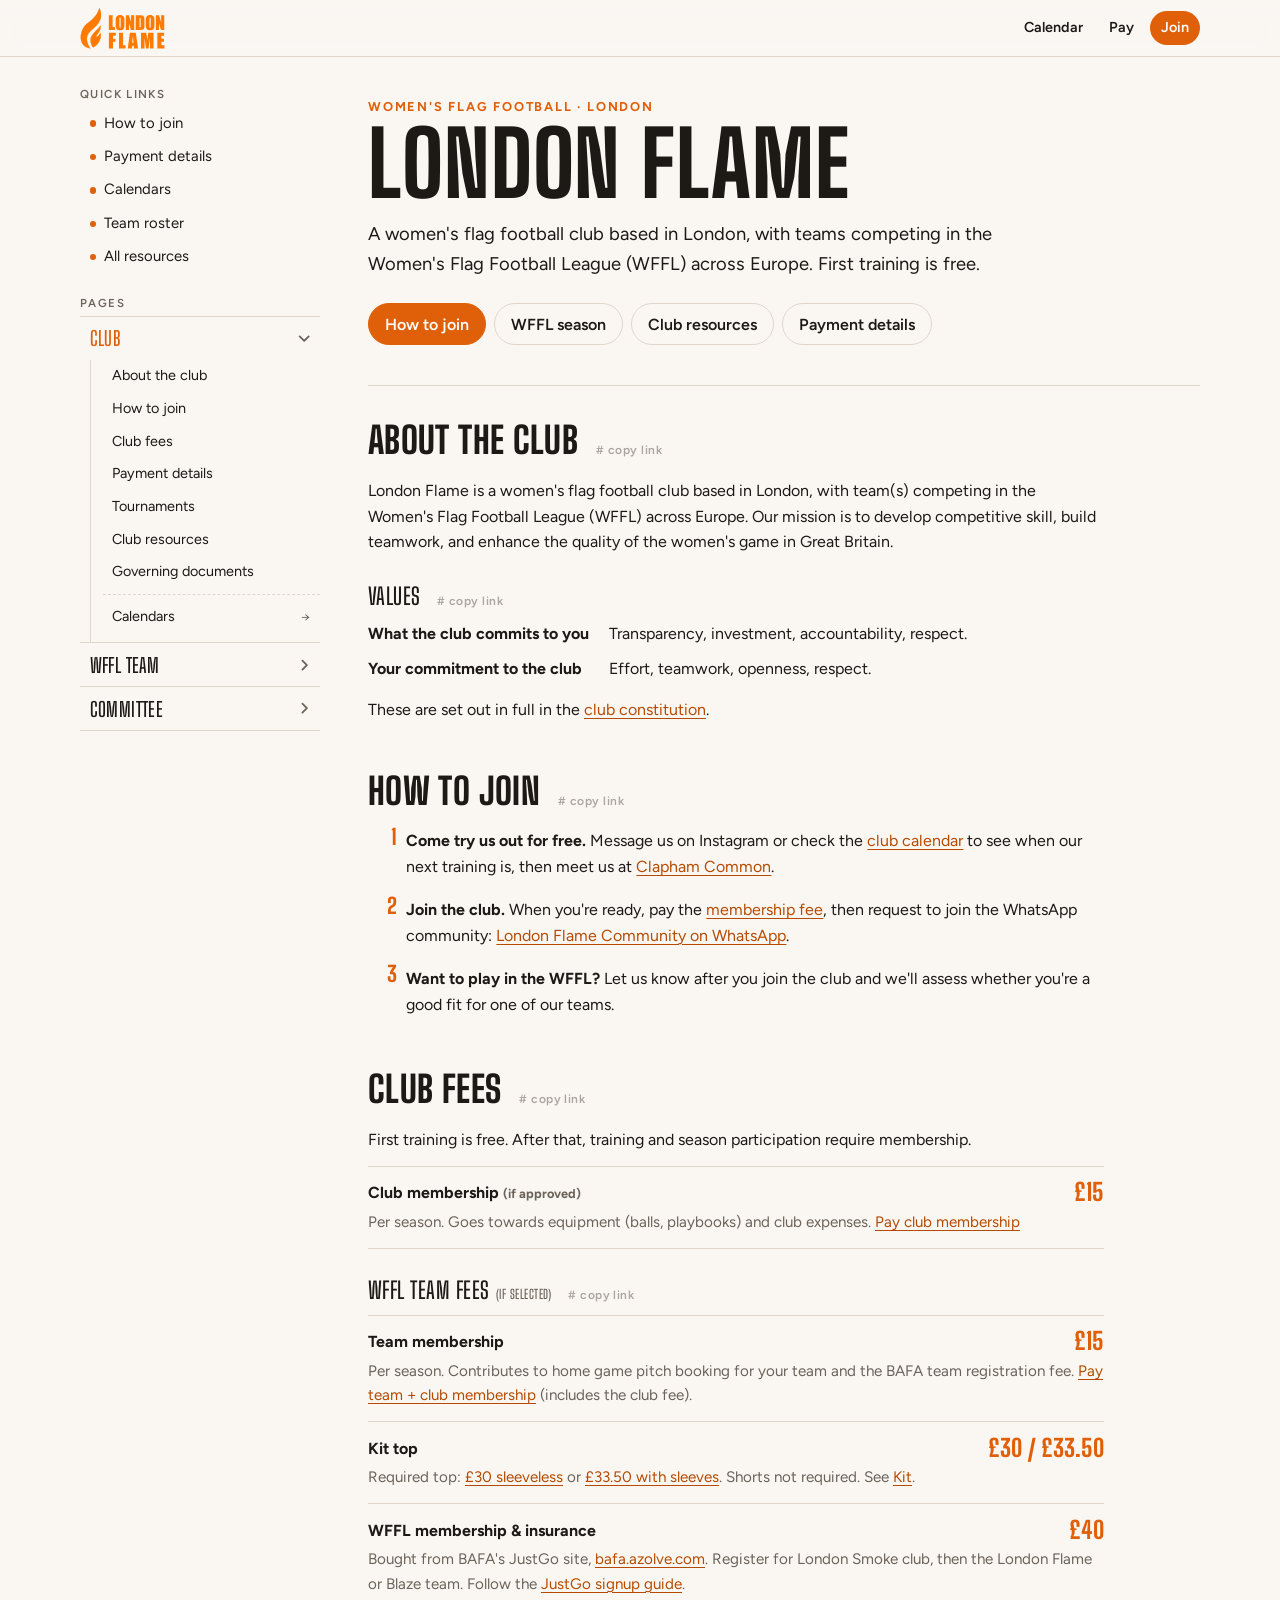
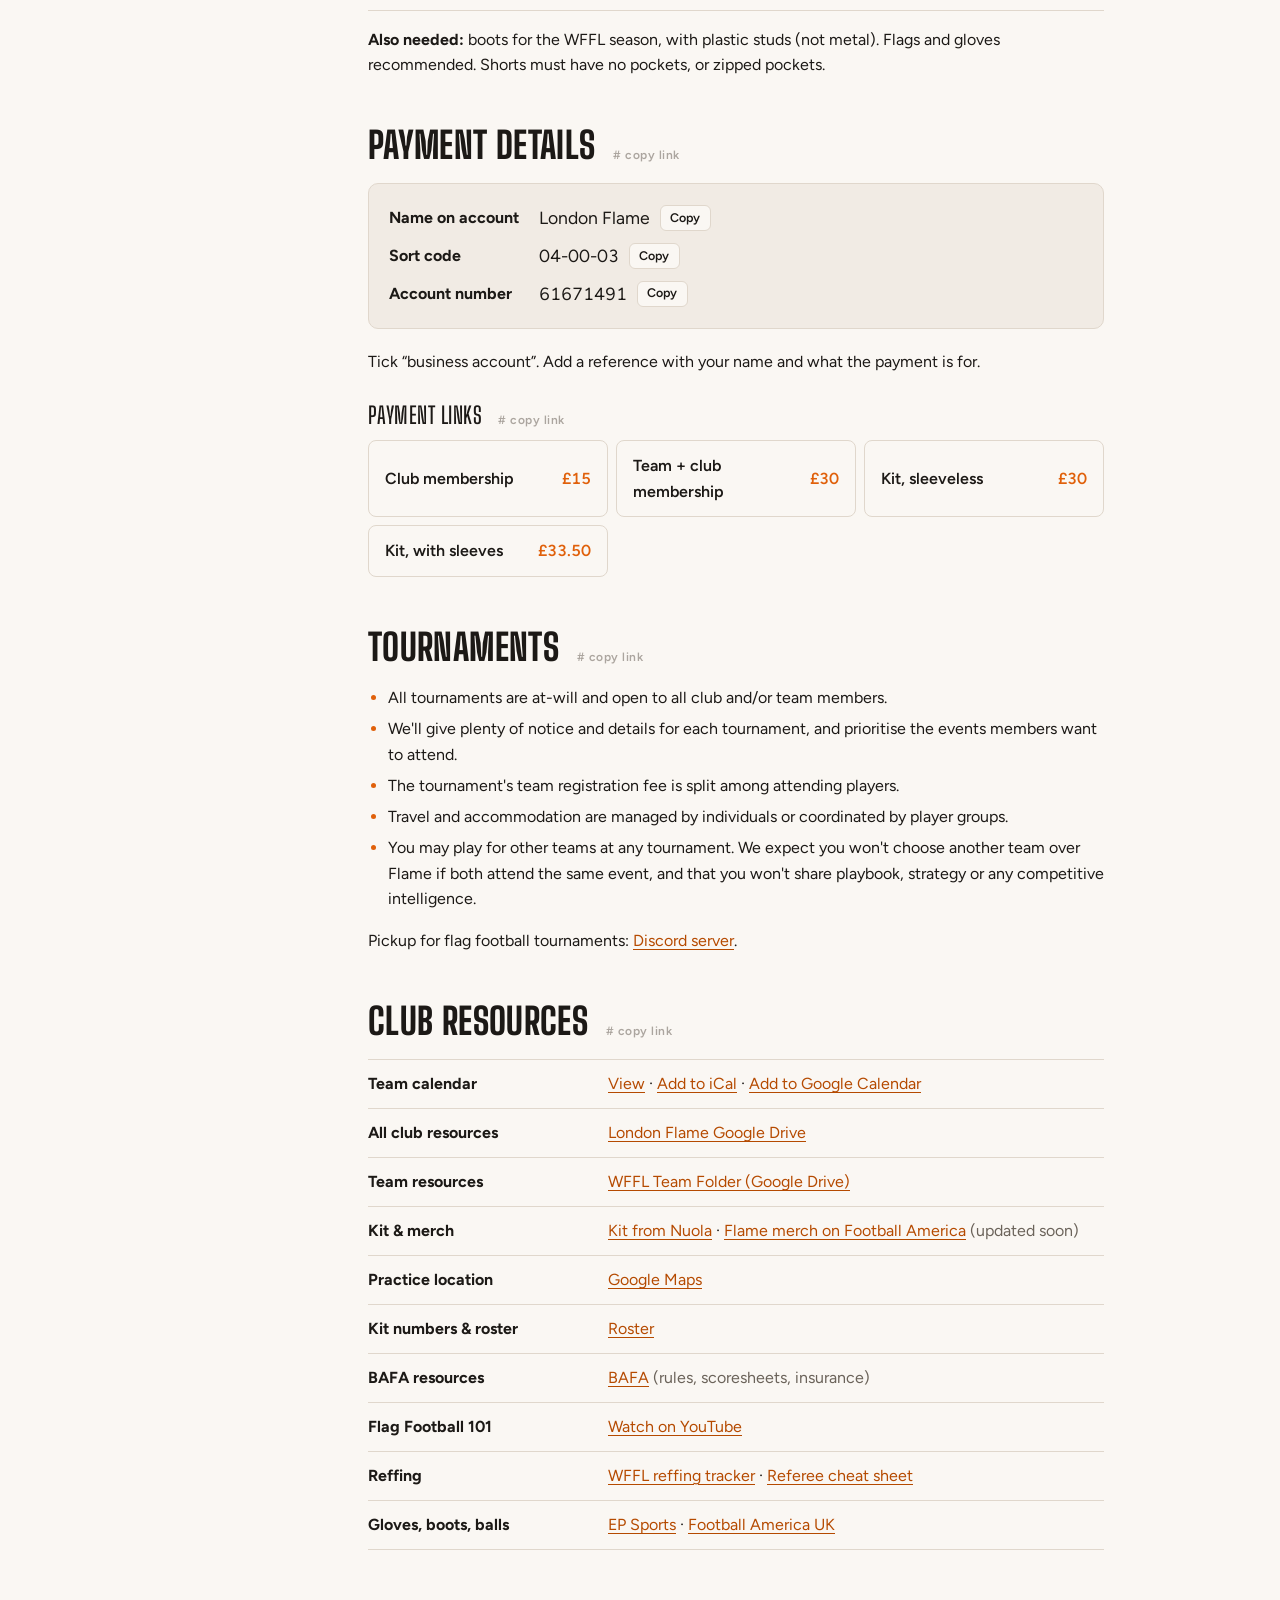
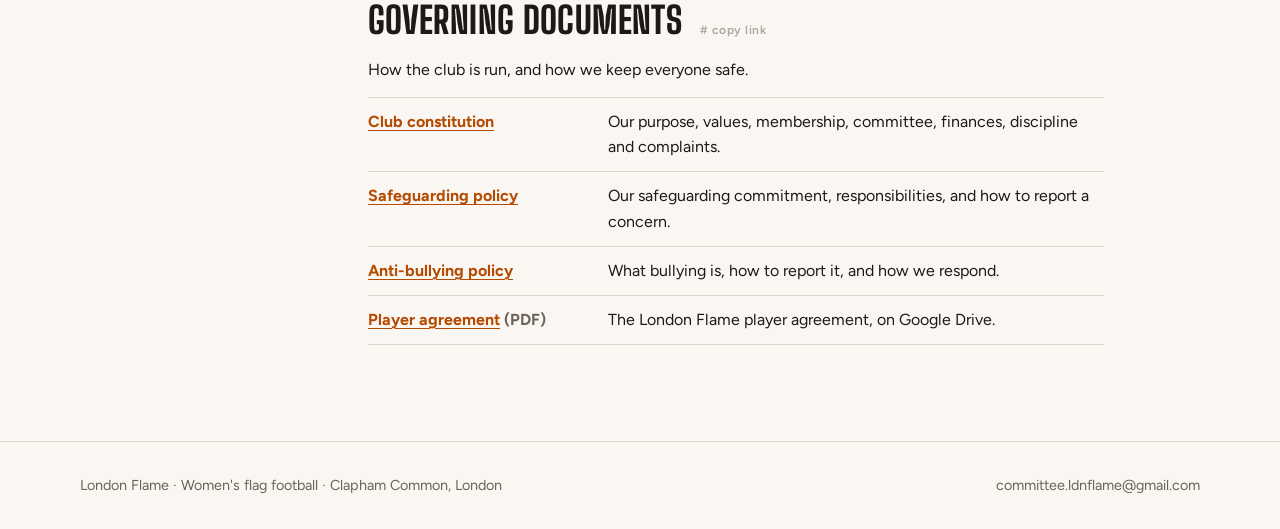
==== site/index.html @ 08604e62 "London Flame website, brand assets and docs The site at ldnflame.com (deployed from site/ to Cloudfl" ====
<!doctype html>
<html lang="en">
<head>
<meta charset="utf-8">
<meta name="viewport" content="width=device-width, initial-scale=1, viewport-fit=cover">
<title>London Flame</title>
<meta name="claude:viewport-fit-sides" content="cover">
<meta name="description" content="London Flame: women's flag football club in London, competing in the WFFL. How to join, fees, payment details, calendars and resources.">
<link rel="canonical" href="https://ldnflame.com/">
<meta property="og:url" content="https://ldnflame.com/">
<link rel="icon" href="favicon.svg" type="image/svg+xml">
<link rel="icon" href="favicon-32.png" sizes="32x32" type="image/png">
<link rel="apple-touch-icon" href="apple-touch-icon.png">
<meta name="theme-color" content="#141210">
<meta property="og:site_name" content="London Flame">
<meta property="og:type" content="website">
<meta property="og:title" content="London Flame">
<meta property="og:description" content="London Flame: women's flag football club in London, competing in the WFFL. How to join, fees, payment details, calendars and resources.">
<meta property="og:image" content="https://ldnflame.com/images/og-image.png">
<meta name="twitter:card" content="summary_large_image">
<link rel="preconnect" href="https://fonts.googleapis.com">
<link rel="preconnect" href="https://fonts.gstatic.com" crossorigin>
<link rel="stylesheet" href="https://fonts.googleapis.com/css2?family=Big+Shoulders+Display:wght@600;800&family=Figtree:ital,wght@0,400;0,600;0,700;1,400&display=swap">
<link rel="stylesheet" href="site.css">
</head>
<body data-page="index">

<header class="bar">
  <div class="wrap">
    <a class="brand" href="index.html" aria-label="London Flame home">
      <img src="images/logo.svg" alt="London Flame" width="135" height="66">
    </a>
    <nav class="bar-links" aria-label="Quick links">
      <a href="calendars.html">Calendar</a>
      <a href="#payment">Pay</a>
      <a class="cta" href="#join">Join</a>
      <button class="menu-btn" type="button" aria-expanded="false">Menu</button>
    </nav>
  </div>
</header>

<div class="wrap page" id="top">
  <aside class="toc" aria-label="Site navigation">
    <nav id="site-nav"><a href="index.html">Club</a> <a href="team.html">WFFL Team</a> <a href="committee.html">Committee</a></nav>
  </aside>

  <main>
<div class="hero">
      <p class="kicker">Women's flag football · London</p>
      <h1>London Flame</h1>
      <p class="lede">A women's flag football club based in London, with teams competing in the Women's Flag Football League (WFFL) across Europe. First training is free.</p>
      <div class="quick">
        <a class="primary" href="#join">How to join</a>
        <a href="team.html#season">WFFL season</a>
        <a href="#resources">Club resources</a>
        <a href="#payment">Payment details</a>
      </div>
    </div>

    <section id="about">
      <h2>About the club</h2>
      <p>London Flame is a women's flag football club based in London, with team(s) competing in the Women's Flag Football League (WFFL) across Europe. Our mission is to develop competitive skill, build teamwork, and enhance the quality of the women's game in Great Britain.</p>
      <h3 id="values">Values</h3>
      <dl class="rows">
        <dt>What the club commits to you</dt>
        <dd>Transparency, investment, accountability, respect.</dd>
        <dt>Your commitment to the club</dt>
        <dd>Effort, teamwork, openness, respect.</dd>
      </dl>
      <p>These are set out in full in the <a href="constitution.html#club-values">club constitution</a>.</p>
    </section>

<section id="join">
      <h2>How to join</h2>
      <ol class="steps">
        <li><strong>Come try us out for free.</strong> Message us on Instagram or check the <a href="calendars.html">club calendar</a> to see when our next training is, then meet us at <a href="https://maps.app.goo.gl/u6KfMU1Wb6quQno26" target="_blank" rel="noopener">Clapham Common</a>.</li>
        <li><strong>Join the club.</strong> When you're ready, pay the <a href="#fees">membership fee</a>, then request to join the WhatsApp community: <a href="https://chat.whatsapp.com/Kkmjq5mx6dmETzTd2Lm2D9?mode=ems_copy_t" target="_blank" rel="noopener">London Flame Community on WhatsApp</a>.</li>
        <li><strong>Want to play in the WFFL?</strong> Let us know after you join the club and we'll assess whether you're a good fit for one of our teams.</li>
      </ol>
    </section>

<section id="fees">
      <h2>Club fees</h2>
      <p>First training is free. After that, training and season participation require membership.</p>
      <div class="fees">
        <div class="fee">
          <span class="name">Club membership <span class="tag">(if approved)</span></span>
          <span class="price">£15</span>
          <span class="desc">Per season. Goes towards equipment (balls, playbooks) and club expenses. <a href="https://monzo.com/pay/r/london-flame_h65vUNChs7IYWK" target="_blank" rel="noopener">Pay club membership</a></span>
        </div>
      </div>
      <h3 id="team-fees">WFFL team fees <span class="tag">(if selected)</span></h3>
      <div class="fees">
        <div class="fee">
          <span class="name">Team membership</span>
          <span class="price">£15</span>
          <span class="desc">Per season. Contributes to home game pitch booking for your team and the BAFA team registration fee. <a href="https://monzo.com/pay/r/london-flame_fTJ6jGcqoPgKEY" target="_blank" rel="noopener">Pay team + club membership</a> (includes the club fee).</span>
        </div>
        <div class="fee">
          <span class="name">Kit top</span>
          <span class="price">£30 / £33.50</span>
          <span class="desc">Required top: <a href="https://monzo.com/pay/r/london-flame_tTKDYVxyJ4jzjC" target="_blank" rel="noopener">£30 sleeveless</a> or <a href="https://monzo.com/pay/r/london-flame_56klpE1YHTc6tz" target="_blank" rel="noopener">£33.50 with sleeves</a>. Shorts not required. See <a href="team.html#kit">Kit</a>.</span>
        </div>
        <div class="fee">
          <span class="name">WFFL membership &amp; insurance</span>
          <span class="price">£40</span>
          <span class="desc">Bought from BAFA's JustGo site, <a href="https://bafa.azolve.com/" target="_blank" rel="noopener">bafa.azolve.com</a>. Register for London Smoke club, then the London Flame or Blaze team. Follow the <a href="team.html#justgo">JustGo signup guide</a>.</span>
        </div>
      </div>
      <p><strong>Also needed:</strong> boots for the WFFL season, with plastic studs (not metal). Flags and gloves recommended. Shorts must have no pockets, or zipped pockets.</p>
    </section>

<section id="payment">
      <h2>Payment details</h2>
      <div class="bank">
        <dl class="rows">
          <dt>Name on account</dt>
          <dd><span id="acc-name">London Flame</span> <button class="copy" type="button" data-copy="London Flame">Copy</button></dd>
          <dt>Sort code</dt>
          <dd><span>04-00-03</span> <button class="copy" type="button" data-copy="040003">Copy</button></dd>
          <dt>Account number</dt>
          <dd><span>61671491</span> <button class="copy" type="button" data-copy="61671491">Copy</button></dd>
        </dl>
      </div>
      <p>Tick “business account”. Add a reference with your name and what the payment is for.</p>
      <h3 id="payment-links">Payment links</h3>
      <div class="paylinks">
        <a href="https://monzo.com/pay/r/london-flame_h65vUNChs7IYWK" target="_blank" rel="noopener">Club membership <span>£15</span></a>
        <a href="https://monzo.com/pay/r/london-flame_fTJ6jGcqoPgKEY" target="_blank" rel="noopener">Team + club membership <span>£30</span></a>
        <a href="https://monzo.com/pay/r/london-flame_tTKDYVxyJ4jzjC" target="_blank" rel="noopener">Kit, sleeveless <span>£30</span></a>
        <a href="https://monzo.com/pay/r/london-flame_56klpE1YHTc6tz" target="_blank" rel="noopener">Kit, with sleeves <span>£33.50</span></a>
      </div>
    </section>

<section id="tournaments">
      <h2>Tournaments</h2>
      <ul>
        <li>All tournaments are at-will and open to all club and/or team members.</li>
        <li>We'll give plenty of notice and details for each tournament, and prioritise the events members want to attend.</li>
        <li>The tournament's team registration fee is split among attending players.</li>
        <li>Travel and accommodation are managed by individuals or coordinated by player groups.</li>
        <li>You may play for other teams at any tournament. We expect you won't choose another team over Flame if both attend the same event, and that you won't share playbook, strategy or any competitive intelligence.</li>
      </ul>
      <p>Pickup for flag football tournaments: <a href="https://discord.gg/Fsazcyqv7" target="_blank" rel="noopener">Discord server</a>.</p>
    </section>

<section id="resources">
      <h2>Club resources</h2>
      <ul class="res">
        <li><span>Team calendar</span><span><a href="calendars.html">View</a> · <a href="https://calendar.google.com/calendar/ical/committee.ldnflame@gmail.com/public/basic.ics" target="_blank" rel="noopener">Add to iCal</a> · <a href="https://calendar.google.com/calendar/u/0?cid=Y29tbWl0dGVlLmxkbmZsYW1lQGdtYWlsLmNvbQ" target="_blank" rel="noopener">Add to Google Calendar</a></span></li>
        <li><span>All club resources</span><span><a href="https://drive.google.com/drive/folders/1-sQuJgCy4o0lIE-V8nxb54xwNygMSAr6?usp=sharing" target="_blank" rel="noopener">London Flame Google Drive</a></span></li>
        <li><span>Team resources</span><span><a href="https://drive.google.com/drive/folders/1Bmp1IxPQZMZNbpJbwMni476nJgDv3pu2?usp=sharing" target="_blank" rel="noopener">WFFL Team Folder (Google Drive)</a></span></li>
        <li><span>Kit &amp; merch</span><span><a href="https://www.nuola.co.uk/product/london-flame-flag-football-jersey-sleeveless/" target="_blank" rel="noopener">Kit from Nuola</a> · <a href="https://www.footballamerica.co.uk/en/564-london-flame" target="_blank" rel="noopener">Flame merch on Football America</a> <span class="muted">(updated soon)</span></span></li>
        <li><span>Practice location</span><span><a href="https://maps.app.goo.gl/kC1ovfYX5Usye1bV6" target="_blank" rel="noopener">Google Maps</a></span></li>
        <li><span>Kit numbers &amp; roster</span><span><a href="team.html#roster">Roster</a></span></li>
        <li><span>BAFA resources</span><span><a href="https://www.britishamericanfootball.org/flag-football-resources/" target="_blank" rel="noopener">BAFA</a> <span class="muted">(rules, scoresheets, insurance)</span></span></li>
        <li><span>Flag Football 101</span><span><a href="https://youtu.be/G-916j8b5c0?feature=shared" target="_blank" rel="noopener">Watch on YouTube</a></span></li>
        <li><span>Reffing</span><span><a href="ref-tracker.html">WFFL reffing tracker</a> · <a href="referee.html">Referee cheat sheet</a></span></li>
        <li><span>Gloves, boots, balls</span><span><a href="https://www.epsports.co.uk/" target="_blank" rel="noopener">EP Sports</a> · <a href="https://www.footballamerica.co.uk/en/" target="_blank" rel="noopener">Football America UK</a></span></li>
      </ul>
    </section>

    <section id="governing">
      <h2>Governing documents</h2>
      <p>How the club is run, and how we keep everyone safe.</p>
      <ul class="res">
        <li><span><a href="constitution.html">Club constitution</a></span><span>Our purpose, values, membership, committee, finances, discipline and complaints.</span></li>
        <li><span><a href="safeguarding.html">Safeguarding policy</a></span><span>Our safeguarding commitment, responsibilities, and how to report a concern.</span></li>
        <li><span><a href="anti-bullying.html">Anti-bullying policy</a></span><span>What bullying is, how to report it, and how we respond.</span></li>
        <li><span><a href="https://drive.google.com/file/d/1jV_KhS1xej3pSvs6QRHXxGdJ3U8kqkqQ/view" target="_blank" rel="noopener">Player agreement</a> <span class="muted">(PDF)</span></span><span>The London Flame player agreement, on Google Drive.</span></li>
      </ul>
    </section>
  </main>
</div>

<footer>
  <div class="wrap">
    <span>London Flame · Women's flag football · Clapham Common, London</span>
    <span>committee.ldnflame@gmail.com</span>
  </div>
</footer>

<div class="toast" id="toast" role="status" aria-live="polite"></div>

<script src="site.js"></script>
</body>
</html>
---- site/site.css ----
/* Layout: sticky top bar; sidebar with quick links + expandable pages (a Menu toggle on phones); each page is a stack of linkable sections */
:root {
  --bg: #141210;
  --surface: #1d1a17;
  --line: #34302b;
  --fg: #eeeae4;
  --muted: #a49d94;
  --accent: #ff7a00;
  --accent-ink: #1a0d02;
  --link: #ffa560;
  --display: "Big Shoulders Display", "Arial Narrow", "Roboto Condensed", sans-serif;
  --body: "Figtree", system-ui, -apple-system, "Segoe UI", sans-serif;
  --rail: 15rem;
  --bar: 3.5rem;
  color-scheme: dark;
}
@media (prefers-color-scheme: light) {
  :root:not([data-theme="dark"]) {
    --bg: #faf7f3; --surface: #f1ebe4; --line: #e0d7cc; --fg: #1c1916; --muted: #6b635a;
    --accent: #e0600a; --accent-ink: #fff; --link: #b54a00; color-scheme: light;
  }
}
:root[data-theme="light"] {
  --bg: #faf7f3; --surface: #f1ebe4; --line: #e0d7cc; --fg: #1c1916; --muted: #6b635a;
  --accent: #e0600a; --accent-ink: #fff; --link: #b54a00; color-scheme: light;
}

* { box-sizing: border-box; }
html { scroll-behavior: smooth; scroll-padding-top: calc(var(--bar) + 1rem + env(safe-area-inset-top, 0px)); }
@media (prefers-reduced-motion: reduce) { html { scroll-behavior: auto; } }
body {
  margin: 0; background: var(--bg); color: var(--fg);
  font: 400 1rem/1.6 var(--body);
  -webkit-font-smoothing: antialiased;
}
body::before { content: ""; position: fixed; inset: 0 0 auto; height: env(safe-area-inset-top, 0px); z-index: 10; background: var(--bg); }
img { max-width: 100%; height: auto; }
a { color: var(--link); text-underline-offset: 0.18em; text-decoration-thickness: 1px; }
a:hover { text-decoration-thickness: 2px; }
:focus-visible { outline: 2px solid var(--accent); outline-offset: 2px; border-radius: 3px; }

.wrap {
  max-width: 72rem; margin: 0 auto;
  padding-left: max(16px, env(safe-area-inset-left, 0px));
  padding-right: max(16px, env(safe-area-inset-right, 0px));
}

/* Top bar */
.bar {
  position: sticky; top: env(safe-area-inset-top, 0px); z-index: 5;
  background: color-mix(in srgb, var(--bg) 92%, transparent);
  backdrop-filter: blur(8px);
  border-bottom: 1px solid var(--line);
}
.bar .wrap { display: flex; align-items: center; gap: 1rem; height: var(--bar); }
.brand {
  display: flex; align-items: center; gap: 0.5rem;
  font: 800 1.5rem/1 var(--display); letter-spacing: 0.02em; text-transform: uppercase;
  color: var(--fg); text-decoration: none;
}
.brand img { display: block; height: 2.6rem; width: auto; }
.bar-links { margin-left: auto; display: flex; gap: 0.25rem; }
.bar-links a {
  font-weight: 600; font-size: 0.9rem; color: var(--fg); text-decoration: none;
  padding: 0.35rem 0.7rem; border-radius: 999px;
}
.bar-links a:hover { background: var(--surface); }
.bar-links a.cta { background: var(--accent); color: var(--accent-ink); }
@media (max-width: 560px) { .bar-links a:not(.cta) { display: none; } }

/* Page grid */
.page { display: grid; grid-template-columns: var(--rail) minmax(0, 1fr); gap: 3rem; padding-block: 2rem 5rem; }
@media (max-width: 860px) { .page { grid-template-columns: minmax(0, 1fr); gap: 1.5rem; padding-block: 1rem 4rem; } }

/* Sidebar */
.toc { position: sticky; top: calc(var(--bar) + 1.5rem + env(safe-area-inset-top, 0px)); align-self: start; max-height: calc(100vh - var(--bar) - 3rem); overflow-y: auto; padding-bottom: 1rem; }
.toc h4 {
  margin: 1.5rem 0 0.4rem; font: 600 0.72rem/1 var(--body); letter-spacing: 0.12em;
  text-transform: uppercase; color: var(--muted);
}
.toc h4:first-child { margin-top: 0; }
.toc ul { list-style: none; margin: 0; padding: 0; }
.toc li { margin: 0; }
.toc a {
  display: block; padding: 0.3rem 0.6rem; border-radius: 6px;
  color: var(--fg); text-decoration: none; font-size: 0.93rem;
}
.toc a:hover { background: var(--surface); }
.toc a.active { color: var(--accent); background: var(--surface); }
.quick-list a { display: flex; align-items: center; gap: 0.5rem; }
.quick-list a::before { content: ""; width: 0.4rem; height: 0.4rem; border-radius: 50%; background: var(--accent); flex: none; }
.grp { border-top: 1px solid var(--line); }
.grp:last-child { border-bottom: 1px solid var(--line); }
.grp-head { display: flex; align-items: center; gap: 0.25rem; padding-block: 0.3rem; }
.grp-head a { flex: 1; font: 600 1.25rem/1.1 var(--display); text-transform: uppercase; letter-spacing: 0.02em; padding: 0.35rem 0.6rem; }
.grp-head a.current { color: var(--accent); }
.grp-toggle {
  flex: none; width: 2rem; height: 2rem; display: grid; place-items: center;
  background: none; border: 0; border-radius: 6px; color: var(--muted); cursor: pointer;
}
.grp-toggle:hover { background: var(--surface); color: var(--fg); }
.grp-toggle svg { width: 0.9rem; height: 0.9rem; transition: transform 0.15s; }
.grp-toggle[aria-expanded="true"] svg { transform: rotate(90deg); }
.grp ul { padding: 0 0 0.6rem 0.75rem; border-left: 1px solid var(--line); margin-left: 0.6rem; }
.grp ul a { font-size: 0.9rem; }
.grp ul a.page-link { display: flex; justify-content: space-between; align-items: center; gap: 0.5rem; }
.grp ul a.page-link::after { content: "→"; color: var(--muted); font-size: 0.85em; }
/* dashed rule between a page's own sections and the separate pages after them */
.grp ul li:not(:has(> a.page-link)) + li:has(> a.page-link) { margin-top: 0.35rem; padding-top: 0.35rem; border-top: 1px dashed var(--line); }
.menu-btn { display: none; }
@media (max-width: 860px) {
  .toc { display: none; position: static; max-height: none; overflow: visible; border: 1px solid var(--line); border-radius: 10px; padding: 1rem; background: var(--surface); }
  .toc.open { display: block; }
  .toc a:hover, .toc a.active { background: var(--bg); }
  .menu-btn {
    display: inline-flex; align-items: center; gap: 0.4rem; margin-left: 0.25rem;
    font: 600 0.9rem/1 var(--body); color: var(--fg); background: none;
    border: 1px solid var(--line); border-radius: 999px; padding: 0.4rem 0.8rem; cursor: pointer;
  }
}

.hero-sm h1 { font-size: clamp(2.6rem, 7vw, 4.2rem); }
.hero-sm { padding-bottom: 1.5rem; }

/* Hero */
.hero { padding-block: 0.5rem 2.5rem; border-bottom: 1px solid var(--line); }
.hero .kicker { font-size: 0.8rem; letter-spacing: 0.14em; text-transform: uppercase; color: var(--accent); font-weight: 700; margin: 0; }
.hero h1 {
  font: 800 clamp(3rem, 9vw, 5.6rem)/0.9 var(--display); text-transform: uppercase;
  letter-spacing: 0.01em; margin: 0.4rem 0 1rem; text-wrap: balance;
}
.hero p.lede { font-size: 1.15rem; max-width: 40rem; margin: 0 0 1.5rem; color: var(--fg); }
.quick { display: flex; flex-wrap: wrap; gap: 0.5rem; }
.quick a {
  font-weight: 600; text-decoration: none; color: var(--fg);
  border: 1px solid var(--line); border-radius: 999px; padding: 0.45rem 1rem;
}
.quick a:hover { border-color: var(--accent); }
.quick a.primary { background: var(--accent); color: var(--accent-ink); border-color: var(--accent); }

/* Sections */
section { padding-top: 2.25rem; max-width: 46rem; }
h2 {
  font: 800 2.3rem/1 var(--display); text-transform: uppercase; letter-spacing: 0.01em;
  margin: 0 0 1rem; text-wrap: balance; display: flex; align-items: baseline; gap: 0.5rem; flex-wrap: wrap;
}
h3 { font: 600 1.45rem/1.15 var(--display); text-transform: uppercase; letter-spacing: 0.02em; margin: 1.75rem 0 0.5rem; display: flex; align-items: baseline; gap: 0.4rem; flex-wrap: wrap; }
h4.sub { font: 700 1rem/1.3 var(--body); margin: 1.25rem 0 0.25rem; }
p { margin: 0 0 0.85rem; }
ul, ol { margin: 0 0 1rem; padding-left: 1.25rem; }
li { margin-bottom: 0.35rem; }
li::marker { color: var(--accent); }
.muted { color: var(--muted); }
.note { font-size: 0.92rem; color: var(--muted); }

.anchor {
  font: 600 0.75rem/1 var(--body); letter-spacing: 0.04em; text-transform: none;
  color: var(--muted); background: none; border: 1px solid transparent; border-radius: 999px;
  padding: 0.3rem 0.55rem; cursor: pointer; opacity: 0.55; transition: opacity 0.15s, border-color 0.15s;
}
h2:hover .anchor, h3:hover .anchor, .anchor:focus-visible { opacity: 1; border-color: var(--line); }
.anchor.copied { opacity: 1; color: var(--accent); border-color: var(--accent); }
@media (hover: none) { .anchor { opacity: 0.8; } }

/* Definition-style rows */
.rows { display: grid; grid-template-columns: minmax(8rem, max-content) minmax(0, 1fr); gap: 0.6rem 1.25rem; margin: 0 0 1rem; }
.rows dt { font-weight: 700; }
.rows dd { margin: 0; min-width: 0; }
@media (max-width: 520px) { .rows { grid-template-columns: minmax(0, 1fr); gap: 0.15rem; } .rows dd { margin-bottom: 0.6rem; } }

/* Fee list */
.fees { border-top: 1px solid var(--line); margin: 0 0 1rem; }
.fee { display: grid; grid-template-columns: minmax(0, 1fr) auto; gap: 0.25rem 1rem; padding: 0.85rem 0; border-bottom: 1px solid var(--line); }
.fee .name { font-weight: 700; }
.fee .price { font: 800 1.5rem/1 var(--display); color: var(--accent); font-variant-numeric: tabular-nums; text-align: right; }
.fee .desc { grid-column: 1 / -1; color: var(--muted); font-size: 0.95rem; }

/* Bank box */
.bank { background: var(--surface); border: 1px solid var(--line); border-radius: 10px; padding: 1.25rem; margin: 0 0 1.25rem; }
.bank .rows { margin: 0; align-items: center; }
.bank dd { display: flex; align-items: center; gap: 0.6rem; flex-wrap: wrap; font-variant-numeric: tabular-nums; font-size: 1.1rem; }
.copy {
  font: 600 0.78rem/1 var(--body); color: var(--fg); background: var(--bg);
  border: 1px solid var(--line); border-radius: 6px; padding: 0.35rem 0.6rem; cursor: pointer;
}
.copy:hover { border-color: var(--accent); }
.copy.copied { color: var(--accent); border-color: var(--accent); }

.paylinks { display: grid; grid-template-columns: repeat(auto-fit, minmax(13rem, 1fr)); gap: 0.5rem; margin: 0 0 1rem; }
.paylinks a {
  display: flex; justify-content: space-between; align-items: center; gap: 0.5rem;
  padding: 0.75rem 1rem; border: 1px solid var(--line); border-radius: 8px;
  text-decoration: none; color: var(--fg); font-weight: 600;
}
.paylinks a span { color: var(--accent); font-variant-numeric: tabular-nums; }
.paylinks a:hover { border-color: var(--accent); }

/* Resource list */
.res { list-style: none; padding: 0; border-top: 1px solid var(--line); }
.res li { display: grid; grid-template-columns: minmax(9rem, 14rem) minmax(0, 1fr); gap: 0.25rem 1rem; padding: 0.7rem 0; margin: 0; border-bottom: 1px solid var(--line); }
.res li > span:first-child { font-weight: 700; }
@media (max-width: 520px) { .res li { grid-template-columns: minmax(0, 1fr); } }

/* Roster */
.table-scroll { overflow-x: auto; margin: 0 0 1rem; }
table { border-collapse: collapse; width: 100%; min-width: 20rem; }
th, td { text-align: left; padding: 0.55rem 0.75rem 0.55rem 0; border-bottom: 1px solid var(--line); }
th { font-size: 0.75rem; letter-spacing: 0.1em; text-transform: uppercase; color: var(--muted); font-weight: 600; }
td.num { font: 800 1.5rem/1 var(--display); color: var(--accent); font-variant-numeric: tabular-nums; width: 4rem; }
.tracker { min-width: 34rem; }
.tracker th:not(:first-child), .tracker td:not(:first-child) { text-align: center; }
.tracker td.num { font-size: 1.15rem; width: auto; }
.tracker td.tally { font-weight: 700; font-variant-numeric: tabular-nums; }
.tracker tr.split td { padding: 0; border-bottom: 2px solid var(--line); }
td.num.empty { color: var(--muted); font-weight: 600; }
.tag { font-size: 0.8rem; color: var(--muted); }

/* Governing documents */
.doc { max-width: 46rem; padding-top: 1.5rem; }
.doc h2 { font-size: 1.9rem; margin-top: 2.25rem; }
.doc h3 { font-size: 1.25rem; margin-top: 1.25rem; }
.doc ol.alpha { list-style-type: lower-alpha; }
.doc ol.alpha li::marker { font-weight: 600; }
.doc hr { border: 0; border-top: 1px solid var(--line); margin: 2rem 0; }

/* Callouts */
.callout { border-left: 3px solid var(--accent); padding: 0.25rem 0 0.25rem 1rem; margin: 0 0 1.25rem; }

/* Figures */
.gallery { display: grid; grid-template-columns: repeat(auto-fill, minmax(11rem, 1fr)); gap: 0.75rem; margin: 0.5rem 0 1.25rem; }
.gallery.wide { grid-template-columns: repeat(auto-fill, minmax(17rem, 1fr)); }
figure { margin: 0; }
figure a { display: block; border: 1px solid var(--line); border-radius: 8px; overflow: hidden; background: var(--surface); }
figure img { display: block; width: 100%; }
figcaption { font-size: 0.85rem; color: var(--muted); margin-top: 0.35rem; }
.img-fallback { display: block; padding: 1.5rem 1rem; font-size: 0.9rem; text-align: center; }

.steps { counter-reset: s; list-style: none; padding: 0; }
.steps > li { counter-increment: s; position: relative; padding-left: 2.4rem; margin-bottom: 1.1rem; }
.steps > li::before {
  content: counter(s); position: absolute; left: 0; top: -0.1rem;
  font: 800 1.35rem/1 var(--display); color: var(--accent); width: 1.8rem; text-align: right;
}
.steps .gallery { margin-top: 0.6rem; grid-template-columns: repeat(auto-fill, minmax(9rem, 12rem)); }

.cal-frame { width: 100%; aspect-ratio: 4 / 3; max-width: 100%; border: 1px solid var(--line); border-radius: 10px; background: var(--surface); margin: 0.5rem 0 1rem; }
@media (max-width: 520px) { .cal-frame { aspect-ratio: 3 / 4; } }

.role { padding: 1rem 0; border-bottom: 1px solid var(--line); }
.role:first-of-type { border-top: 1px solid var(--line); }
.role h4 { margin: 0 0 0.2rem; font: 600 1.3rem/1.1 var(--display); text-transform: uppercase; letter-spacing: 0.02em; }

footer { border-top: 1px solid var(--line); padding-block: 2rem; color: var(--muted); font-size: 0.9rem; }
footer .wrap { display: flex; flex-wrap: wrap; gap: 0.5rem 1.5rem; justify-content: space-between; }

.toast {
  position: fixed; left: 50%; bottom: calc(1.25rem + env(safe-area-inset-bottom, 0px)); transform: translate(-50%, 1rem);
  background: var(--fg); color: var(--bg); font-weight: 600; font-size: 0.9rem;
  padding: 0.6rem 1rem; border-radius: 999px; opacity: 0; pointer-events: none; transition: opacity 0.2s, transform 0.2s; z-index: 20;
}
.toast.show { opacity: 1; transform: translate(-50%, 0); }
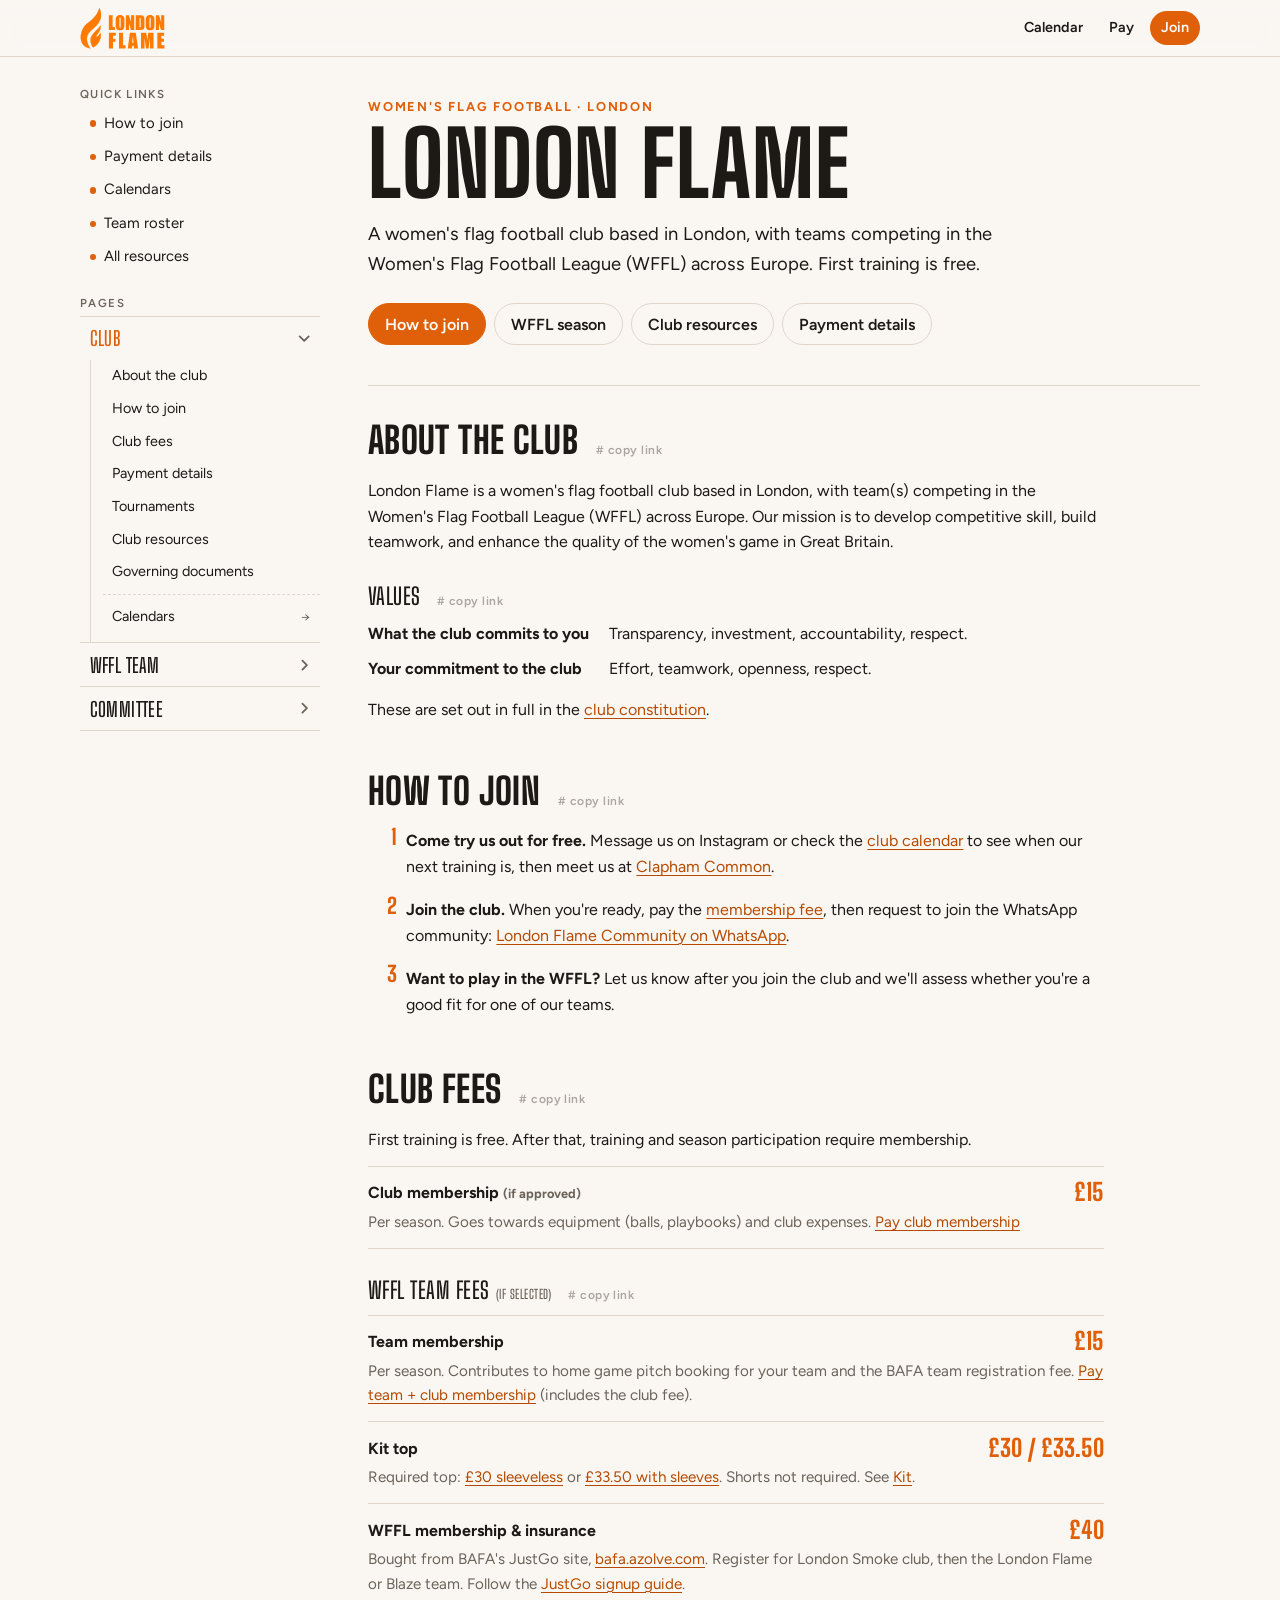
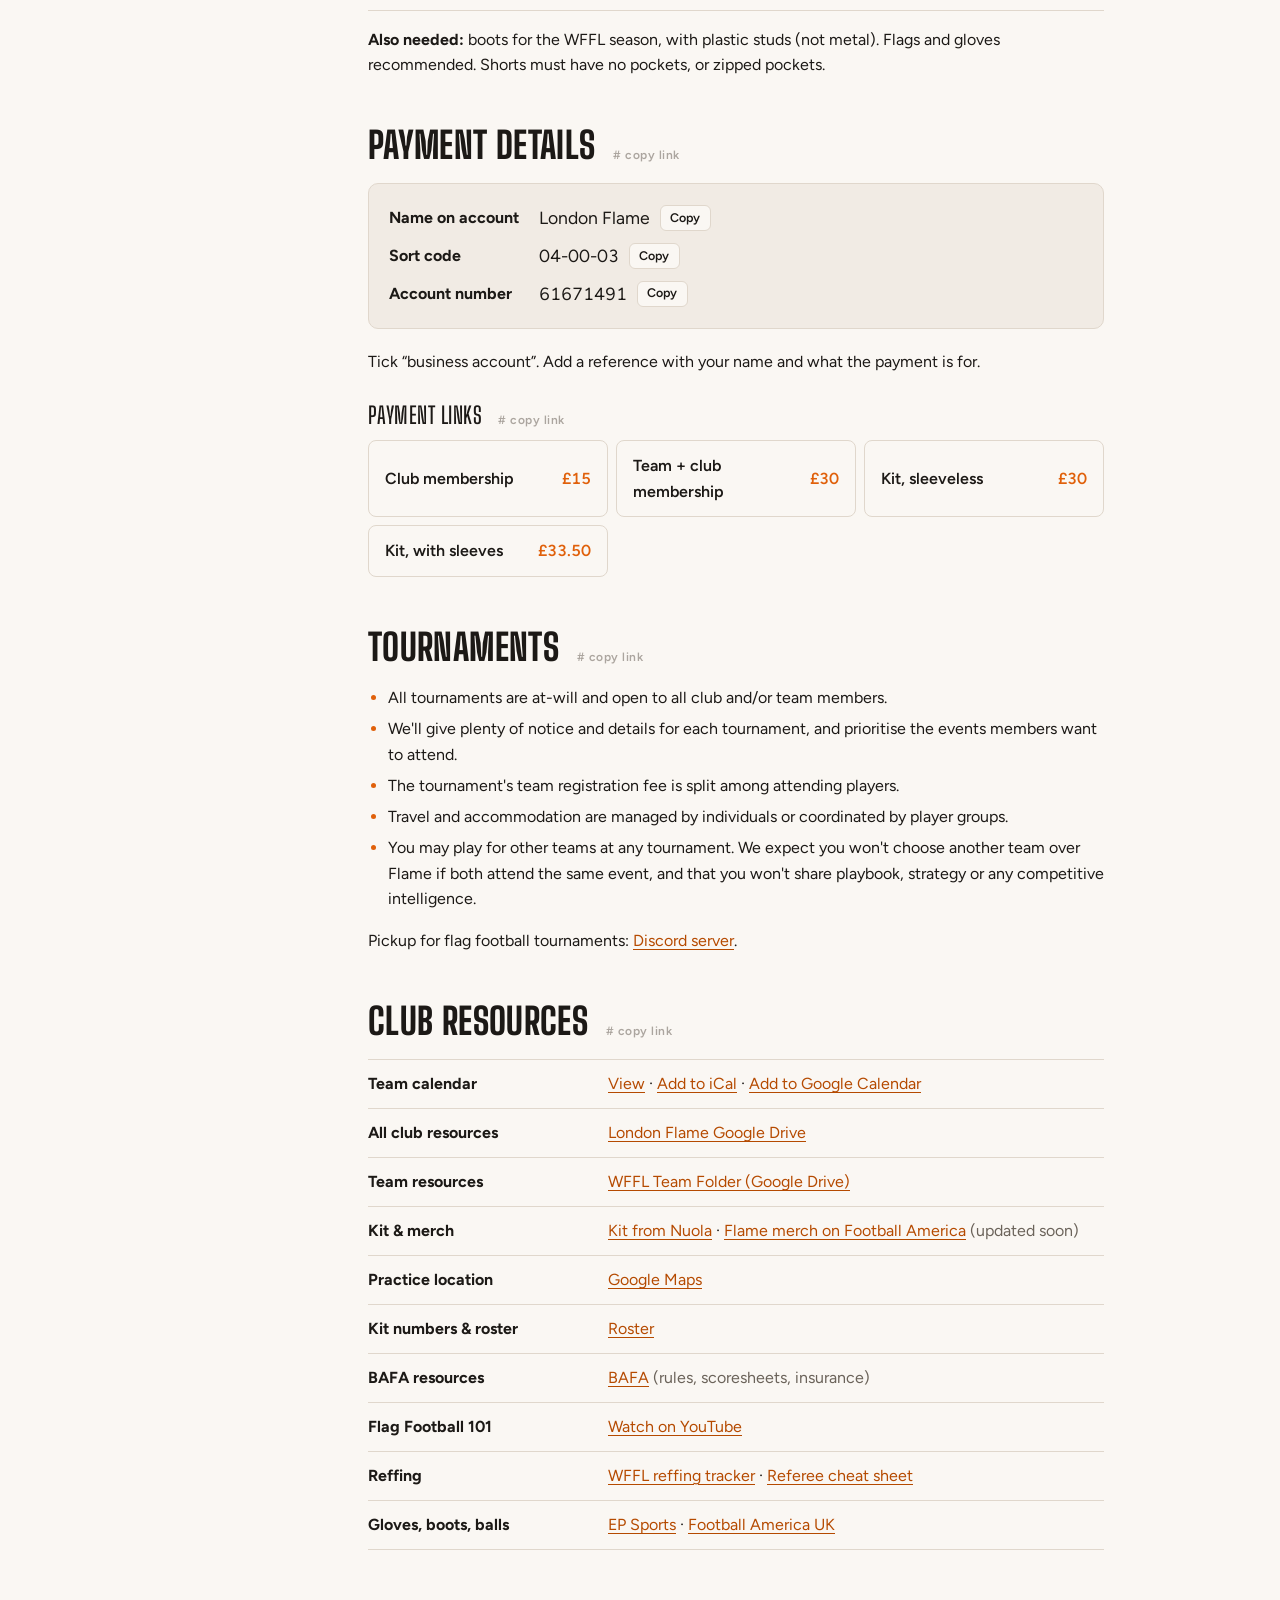
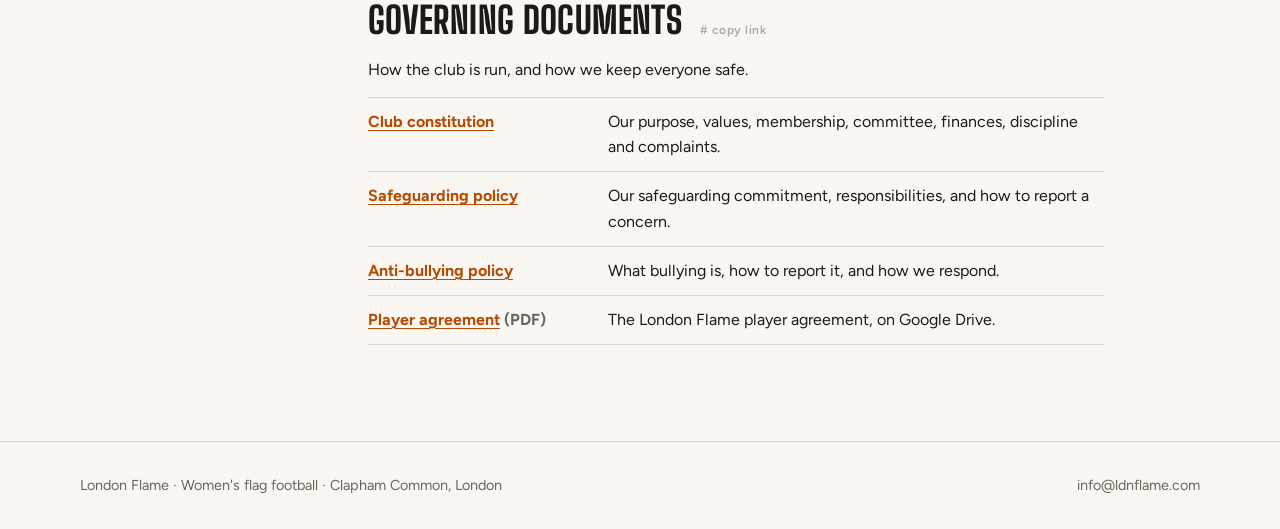
==== commit de8c1c2f: "What helps: more reactions, comments; versioned assets; info@ footer - Bubbles get 📝 note, ❤️ heart " ====
--- a/site/index.html
+++ b/site/index.html
@@ -21,7 +21,7 @@
 <link rel="preconnect" href="https://fonts.googleapis.com">
 <link rel="preconnect" href="https://fonts.gstatic.com" crossorigin>
 <link rel="stylesheet" href="https://fonts.googleapis.com/css2?family=Big+Shoulders+Display:wght@600;800&family=Figtree:ital,wght@0,400;0,600;0,700;1,400&display=swap">
-<link rel="stylesheet" href="site.css">
+<link rel="stylesheet" href="site.css?v=3af34760">
 </head>
 <body data-page="index">
 
@@ -176,12 +176,12 @@
 <footer>
   <div class="wrap">
     <span>London Flame · Women's flag football · Clapham Common, London</span>
-    <span>committee.ldnflame@gmail.com</span>
+    <span>info@ldnflame.com</span>
   </div>
 </footer>
 
 <div class="toast" id="toast" role="status" aria-live="polite"></div>
 
-<script src="site.js"></script>
+<script src="site.js?v=f3f1363b"></script>
 </body>
 </html>
--- a/site/site.css
+++ b/site/site.css
@@ -250,6 +250,87 @@
 .role:first-of-type { border-top: 1px solid var(--line); }
 .role h4 { margin: 0 0 0.2rem; font: 600 1.3rem/1.1 var(--display); text-transform: uppercase; letter-spacing: 0.02em; }
 
+/* "What helps" page: answer form + word cloud */
+.wh-form { display: grid; gap: 0.6rem; background: var(--surface); border: 1px solid var(--line); border-radius: 10px; padding: 1.25rem; }
+.wh-label { font-weight: 700; padding: 0; }
+.wh-form textarea, .wh-form input[type="text"] {
+  width: 100%; font: inherit; color: var(--fg); background: var(--bg);
+  border: 1px solid var(--line); border-radius: 8px; padding: 0.65rem 0.75rem;
+}
+.wh-form textarea { resize: vertical; min-height: 5.5rem; }
+.wh-form textarea:focus, .wh-form input[type="text"]:focus { outline: 2px solid var(--accent); outline-offset: 1px; border-color: transparent; }
+.wh-row { display: flex; justify-content: flex-end; margin-top: -0.3rem; }
+.wh-who { border: 0; margin: 0.4rem 0 0; padding: 0; display: grid; gap: 0.4rem; }
+.wh-choice { display: flex; align-items: center; gap: 0.55rem; cursor: pointer; }
+.wh-choice input { accent-color: var(--accent); width: 1.05rem; height: 1.05rem; margin: 0; }
+.wh-name { display: grid; gap: 0.35rem; margin-top: 0.3rem; }
+.wh-hp { position: absolute; left: -10000px; width: 1px; height: 1px; overflow: hidden; }
+.wh-actions { display: flex; flex-wrap: wrap; align-items: center; gap: 0.5rem 1rem; }
+.wh-submit {
+  font: 700 1rem/1 var(--body); color: var(--accent-ink); background: var(--accent);
+  border: 0; border-radius: 999px; padding: 0.75rem 1.4rem; cursor: pointer;
+}
+.wh-submit:disabled { opacity: 0.6; cursor: progress; }
+.wh-status { margin: 0; font-weight: 600; }
+
+/* Answers as speech bubbles, flowing in columns like a wall of notes */
+.wh-bubbles { list-style: none; margin: 1rem 0 0; padding: 0; columns: 17rem; column-gap: 1rem; }
+.wh-bubble {
+  break-inside: avoid; position: relative; margin: 0 0 1.4rem; padding: 0.9rem 1rem 0.7rem;
+  background: var(--surface); border: 1px solid var(--line); border-radius: 18px 18px 18px 4px;
+}
+.wh-bubble::after { /* the speech-bubble tail */
+  content: ""; position: absolute; left: -1px; bottom: -0.6rem; width: 0.9rem; height: 0.6rem;
+  background: var(--surface); border-left: 1px solid var(--line); border-bottom: 1px solid var(--line);
+  border-bottom-left-radius: 100% 100%;
+}
+.wh-bubble.mine { border-color: var(--accent); }
+.wh-bubble.mine::after { border-color: var(--accent); }
+.wh-bubble.new, .wh-bubble.mine { animation: wh-pop 0.6s ease-out; }
+@keyframes wh-pop { 0% { transform: scale(0.85); opacity: 0; } 70% { transform: scale(1.03); opacity: 1; } 100% { transform: scale(1); } }
+@media (prefers-reduced-motion: reduce) { .wh-bubble.new, .wh-bubble.mine { animation: none; } }
+.wh-text { margin: 0 0 0.6rem; white-space: pre-line; overflow-wrap: anywhere; font-size: 1.02rem; }
+.wh-foot { display: flex; flex-wrap: wrap; align-items: center; justify-content: space-between; gap: 0.4rem 0.75rem; }
+.wh-who-name { font-size: 0.85rem; font-weight: 600; color: var(--muted); }
+.wh-reacts { display: flex; flex-wrap: wrap; gap: 0.35rem; }
+.wh-react {
+  display: inline-flex; align-items: center; gap: 0.3rem; font: 600 0.85rem/1 var(--body); color: var(--fg);
+  background: var(--bg); border: 1px solid var(--line); border-radius: 999px; padding: 0.3rem 0.6rem; cursor: pointer;
+}
+.wh-react:hover { border-color: var(--accent); }
+.wh-react.on { border-color: var(--accent); background: color-mix(in srgb, var(--accent) 16%, var(--bg)); }
+.wh-react .n { font-variant-numeric: tabular-nums; }
+.wh-react .n:empty { display: none; }
+.wh-react:disabled { opacity: 0.6; }
+.wh-toggle[aria-expanded="true"] { border-color: var(--accent); }
+
+/* Comments under a bubble */
+.wh-thread { margin-top: 0.75rem; padding-top: 0.6rem; border-top: 1px dashed var(--line); }
+.wh-comments { list-style: none; margin: 0 0 0.6rem; padding: 0; display: grid; gap: 0.45rem; }
+.wh-comments:empty { display: none; }
+.wh-comment { margin: 0; display: grid; gap: 0.1rem; padding-left: 0.6rem; border-left: 2px solid var(--line); }
+.wh-comment-text { font-size: 0.93rem; overflow-wrap: anywhere; }
+.wh-comment-who { font-size: 0.78rem; font-weight: 600; color: var(--muted); }
+.wh-cform { display: grid; gap: 0.4rem; }
+.wh-cform textarea, .wh-cform input {
+  width: 100%; font: inherit; font-size: 0.93rem; color: var(--fg); background: var(--bg);
+  border: 1px solid var(--line); border-radius: 8px; padding: 0.45rem 0.6rem;
+}
+.wh-cform textarea { resize: vertical; min-height: 3rem; }
+.wh-cform textarea:focus, .wh-cform input:focus { outline: 2px solid var(--accent); outline-offset: 1px; border-color: transparent; }
+.wh-crow { display: flex; flex-wrap: wrap; align-items: center; gap: 0.4rem 0.6rem; }
+.wh-crow input { flex: 1 1 8rem; min-width: 0; width: auto; }
+.wh-cwords { white-space: nowrap; font-variant-numeric: tabular-nums; }
+.wh-cwords.over { color: #d93a2b; font-weight: 700; }
+.wh-csend {
+  font: 700 0.85rem/1 var(--body); color: var(--accent-ink); background: var(--accent);
+  border: 0; border-radius: 999px; padding: 0.5rem 0.9rem; cursor: pointer;
+}
+.wh-csend:disabled { opacity: 0.6; cursor: progress; }
+.wh-cstatus { margin: 0; font-size: 0.85rem; font-weight: 600; }
+.wh-cstatus:empty { display: none; }
+.sr-only { position: absolute; width: 1px; height: 1px; padding: 0; margin: -1px; overflow: hidden; clip: rect(0 0 0 0); white-space: nowrap; border: 0; }
+
 footer { border-top: 1px solid var(--line); padding-block: 2rem; color: var(--muted); font-size: 0.9rem; }
 footer .wrap { display: flex; flex-wrap: wrap; gap: 0.5rem 1.5rem; justify-content: space-between; }
 
